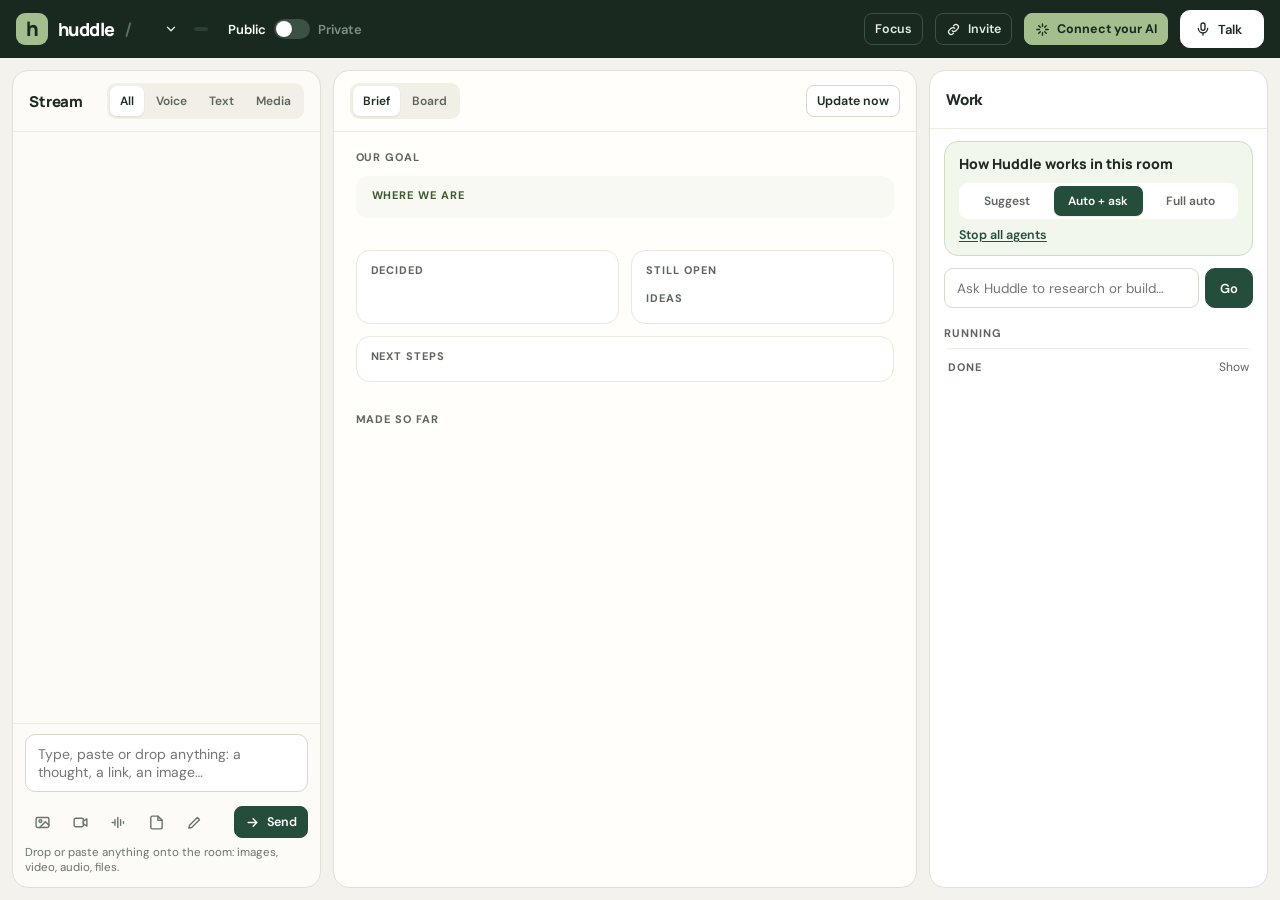
==== web/index.html @ 3992361e "Huddle MCP: connect any AI to a room, both ways /mcp is a Streamable-HTTP MCP server in the gateway." ====
<!doctype html>
<html lang="en">
<head>
  <meta charset="utf-8" />
  <meta name="viewport" content="width=device-width, initial-scale=1, viewport-fit=cover" />
  <title>Huddle</title>
  <link rel="preconnect" href="https://fonts.googleapis.com" />
  <link rel="preconnect" href="https://fonts.gstatic.com" crossorigin />
  <link href="https://fonts.googleapis.com/css2?family=DM+Sans:opsz,wght@9..40,400;9..40,500;9..40,600;9..40,700&family=Manrope:wght@600;700;800&family=JetBrains+Mono:wght@400;500&display=swap" rel="stylesheet" />
  <link rel="icon" href="data:," />
  <link rel="stylesheet" href="./style.css" />
</head>
<body>
<div class="app">

  <!-- ===== Top bar ===== -->
  <header class="top">
    <div class="brand">
      <span class="mark" aria-hidden="true">h</span>
      <span class="word donly">huddle</span>
      <span class="slash donly">/</span>
      <span class="roomwrap">
        <button class="roomname-btn" id="roomNameBtn" title="Click to rename this huddle" aria-label="Rename this huddle"><span class="rname" id="roomName"></span></button>
        <input id="roomNameInput" class="rname-input" maxlength="60" autocomplete="off" aria-label="Huddle name" hidden />
        <button class="roombtn" id="roomBtn" aria-expanded="false" aria-label="Switch huddle or start a new one">
          <svg width="14" height="14" viewBox="0 0 24 24" fill="none" stroke="currentColor" stroke-width="2.2" stroke-linecap="round" stroke-linejoin="round" aria-hidden="true"><path d="M6 9l6 6 6-6"/></svg>
        </button>
      </span>
      <span class="code donly" id="roomCode"></span>
    </div>
    <button class="vswitch donly" id="visSwitch" role="switch" aria-checked="false" aria-label="Private huddle" title="Public: anyone with the link can join">
      <span class="vside vpub">Public</span><span class="vtrack" aria-hidden="true"><span class="vknob"></span></span><span class="vside vpriv">Private</span>
    </button>
    <button class="btn dk sm donly" id="ghBtn" hidden title="Back this huddle with its own GitHub repository">
      <svg width="15" height="15" viewBox="0 0 24 24" fill="currentColor" aria-hidden="true"><path d="M12 .5a11.5 11.5 0 0 0-3.64 22.41c.58.1.79-.25.79-.56v-2c-3.2.7-3.88-1.37-3.88-1.37-.52-1.33-1.28-1.69-1.28-1.69-1.05-.71.08-.7.08-.7 1.16.08 1.77 1.19 1.77 1.19 1.03 1.77 2.7 1.26 3.36.96.1-.75.4-1.26.73-1.55-2.55-.29-5.24-1.28-5.24-5.69 0-1.26.45-2.29 1.19-3.1-.12-.29-.52-1.46.11-3.05 0 0 .97-.31 3.17 1.18a11 11 0 0 1 5.77 0c2.2-1.49 3.17-1.18 3.17-1.18.63 1.59.23 2.76.11 3.05.74.81 1.19 1.84 1.19 3.1 0 4.42-2.69 5.39-5.26 5.68.41.36.78 1.06.78 2.14v3.17c0 .31.21.67.8.56A11.5 11.5 0 0 0 12 .5z"/></svg>
      <span id="ghLabel">Sign in with GitHub</span>
    </button>
    <div class="people" id="peers" aria-label="Who is in the room"></div>
    <a class="needpill donly" id="needPill" href="#needs" hidden></a>
    <button class="btn dk sm donly" id="focusBtn" aria-pressed="false" title="Hide the stream and work to focus on the brief">Focus</button>
    <button class="btn dk sm" id="shareBtn" aria-label="Copy invite link">
      <svg width="15" height="15" viewBox="0 0 24 24" fill="none" stroke="currentColor" stroke-width="2" stroke-linecap="round" stroke-linejoin="round" aria-hidden="true"><path d="M10 14a4 4 0 0 0 5.7 0l3-3a4 4 0 0 0-5.7-5.7l-1 1"/><path d="M14 10a4 4 0 0 0-5.7 0l-3 3a4 4 0 0 0 5.7 5.7l1-1"/></svg><span class="donly">Invite</span>
    </button>
    <button class="btn ai sm donly" id="connectBtn">
      <svg width="15" height="15" viewBox="0 0 24 24" fill="none" stroke="currentColor" stroke-width="2.2" stroke-linecap="round" aria-hidden="true"><path d="M12 3v4M12 17v4M3 12h4M17 12h4M6 6l2.5 2.5M15.5 15.5L18 18M6 18l2.5-2.5M15.5 8.5L18 6"/></svg>Connect your AI
    </button>
    <button class="btn dk sm donly" id="forgetBtn" hidden title="Erase what you said in the last 2 minutes">Forget last 2 min</button>
    <button class="btn talk donly" id="micBtn" aria-pressed="false">
      <svg width="16" height="16" viewBox="0 0 24 24" fill="none" stroke="currentColor" stroke-width="2" stroke-linecap="round" stroke-linejoin="round" aria-hidden="true"><rect x="9" y="3" width="6" height="11" rx="3"/><path d="M5 11a7 7 0 0 0 14 0M12 18v3"/></svg>
      <span id="micLabel">Talk</span>
      <span class="meter" aria-hidden="true"><span id="meterFill"></span></span>
    </button>
  </header>

  <!-- ===== Three zones ===== -->
  <main class="cols" id="cols">

    <!-- STREAM -->
    <section class="col c-stream" id="stream" aria-label="Stream">
      <button class="rail" id="streamRail" hidden aria-label="Show the stream"><span class="cnt" id="streamRailCount">0</span><span class="vl">Stream</span></button>
      <div class="colbody" id="streamBody">
        <div class="colhead">
          <h2>Stream</h2>
          <div class="seg" role="group" aria-label="Filter the stream" id="filters" style="margin-left:auto">
            <button class="on" data-filter="all">All</button>
            <button data-filter="voice">Voice</button>
            <button data-filter="text">Text</button>
            <button data-filter="media">Media</button>
          </div>
        </div>
        <div class="scroll" id="events"></div>
        <div class="comp donly">
          <label for="noteInput" class="sr">Share something</label>
          <textarea id="noteInput" rows="2" placeholder="Type, paste or drop anything: a thought, a link, an image…"></textarea>
          <div class="crow">
            <label class="ico" title="Add a photo or screenshot" aria-label="Add a photo or screenshot">
              <svg width="17" height="17" viewBox="0 0 24 24" fill="none" stroke="currentColor" stroke-width="2" stroke-linecap="round" stroke-linejoin="round" aria-hidden="true"><rect x="3" y="5" width="18" height="14" rx="2"/><circle cx="9" cy="10" r="2"/><path d="M21 16l-5-5-8 8"/></svg>
              <input type="file" accept="image/*" hidden class="pick" data-kind="image" multiple />
            </label>
            <label class="ico" title="Add a video" aria-label="Add a video">
              <svg width="17" height="17" viewBox="0 0 24 24" fill="none" stroke="currentColor" stroke-width="2" stroke-linecap="round" stroke-linejoin="round" aria-hidden="true"><rect x="3" y="6" width="13" height="12" rx="2"/><path d="M16 10l5-3v10l-5-3z"/></svg>
              <input type="file" accept="video/*" hidden class="pick" data-kind="video" />
            </label>
            <button class="ico" id="voiceNoteBtn" title="Record a voice note" aria-label="Record a voice note">
              <svg width="17" height="17" viewBox="0 0 24 24" fill="none" stroke="currentColor" stroke-width="2" stroke-linecap="round" stroke-linejoin="round" aria-hidden="true"><path d="M3 12h2M7 8v8M11 5v14M15 8v8M19 11v2"/></svg>
            </button>
            <label class="ico" title="Add a file (PDF, text, slides…)" aria-label="Add a file">
              <svg width="17" height="17" viewBox="0 0 24 24" fill="none" stroke="currentColor" stroke-width="2" stroke-linecap="round" stroke-linejoin="round" aria-hidden="true"><path d="M14 3H6a2 2 0 0 0-2 2v14a2 2 0 0 0 2 2h12a2 2 0 0 0 2-2V9z"/><path d="M14 3v6h6"/></svg>
              <input type="file" hidden class="pick" data-kind="file" multiple />
            </label>
            <button class="ico" id="sketchBtn" title="Sketch on the board" aria-label="Sketch on the board">
              <svg width="17" height="17" viewBox="0 0 24 24" fill="none" stroke="currentColor" stroke-width="2" stroke-linecap="round" stroke-linejoin="round" aria-hidden="true"><path d="M4 20l4-1 11-11-3-3L5 16z"/></svg>
            </button>
            <span class="muted small" id="sendStatus"></span>
            <span class="grow"></span>
            <button class="btn pri sm" id="sendBtn">
              <svg width="15" height="15" viewBox="0 0 24 24" fill="none" stroke="currentColor" stroke-width="2.2" stroke-linecap="round" stroke-linejoin="round" aria-hidden="true"><path d="M5 12h14M13 6l6 6-6 6"/></svg>Send
            </button>
          </div>
          <p class="dropnote">Drop or paste anything onto the room: images, video, audio, files.</p>
        </div>
      </div>
    </section>

    <!-- BRIEF + BOARD -->
    <section class="col c-brief" id="center" aria-label="Brief and Board">
      <div class="colhead">
        <div class="seg donly" role="tablist" aria-label="Brief or Board" id="centerTabs">
          <button class="on" data-view="brief" role="tab">Brief</button>
          <button data-view="board" role="tab">Board</button>
        </div>
        <h2 class="monly" id="centerTitle">Brief</h2>
        <span class="muted small" id="brainMeta" style="margin-left:auto"></span>
        <button class="btn sm" id="synthBtn">Update now</button>
      </div>

      <div class="scroll brief" id="briefView">
        <div class="tbar" id="threadBar" hidden>
          <svg width="15" height="15" viewBox="0 0 24 24" fill="none" stroke="currentColor" stroke-width="2" stroke-linecap="round" aria-hidden="true"><path d="M4 12h6M14 12h6M10 12a2 2 0 1 0 4 0 2 2 0 1 0-4 0"/></svg>
          <span class="grow" id="threadLabel"></span>
          <button class="link" id="clearThread">Clear</button>
        </div>
        <p class="eyebrow">Our goal</p>
        <h1 class="goal" id="bGoal"></h1>
        <div class="nowbox" id="nowBox"><span class="nowlab">Where we are</span><p class="nowtext" id="bSummary"></p></div>
        <div class="chgs" id="bChanged"></div>
        <div class="bgrid">
          <div class="box">
            <h3>Decided <span id="nDec"></span></h3>
            <div id="bDecisions"></div>
          </div>
          <div class="box">
            <h3>Still open <span id="nQ"></span></h3>
            <div id="bQuestions"></div>
            <h3 style="margin-top:14px">Ideas <span id="nIdeas"></span></h3>
            <div id="bIdeas"></div>
          </div>
          <div class="box span2">
            <h3>Next steps</h3>
            <div id="bNext"></div>
          </div>
          <div class="span2">
            <p class="secl">Made so far <span class="n" id="nMade"></span></p>
            <div class="gal" id="made"></div>
          </div>
        </div>
      </div>

      <div class="bwrap" id="boardView" hidden>
        <div class="bsurf" id="bsurf" aria-label="Board: an endless shared workspace. Drag the background to move around.">
          <div class="blayer" id="blayer"><svg class="ink" id="ink" aria-hidden="true"></svg></div>
        </div>
        <div class="btool">
          <button class="btn pri sm" id="addBtn" aria-expanded="false">
            <svg width="14" height="14" viewBox="0 0 24 24" fill="none" stroke="currentColor" stroke-width="2.4" stroke-linecap="round" aria-hidden="true"><path d="M12 5v14M5 12h14"/></svg>Add anything
          </button>
          <div class="penbar" id="penBar" hidden>
            <button class="swatch on" data-color="#1E2A22" style="--c:#1E2A22" aria-label="Dark pen"></button>
            <button class="swatch" data-color="#1D4ED8" style="--c:#1D4ED8" aria-label="Blue pen"></button>
            <button class="swatch" data-color="#B42318" style="--c:#B42318" aria-label="Red pen"></button>
            <button class="swatch" data-color="#1F6B45" style="--c:#1F6B45" aria-label="Green pen"></button>
            <button class="btn pri sm" id="penDone">Done</button>
            <button class="btn ghost sm" id="penCancel">Cancel</button>
          </div>
        </div>
        <div class="addmenu" id="addMenu" hidden>
          <button class="opt" data-add="note">Note</button>
          <button class="opt" data-add="sketch">Sketch</button>
          <button class="opt" data-add="image">Photo</button>
          <button class="opt" data-add="video">Video</button>
          <button class="opt" data-add="voice">Voice note</button>
          <button class="opt" data-add="file">File</button>
        </div>
        <div class="bzoom">
          <button class="ico" id="zoomOut" aria-label="Zoom out"><svg width="14" height="14" viewBox="0 0 24 24" fill="none" stroke="currentColor" stroke-width="2.4" stroke-linecap="round" aria-hidden="true"><path d="M5 12h14"/></svg></button>
          <span id="zoomLabel">100%</span>
          <button class="ico" id="zoomIn" aria-label="Zoom in"><svg width="14" height="14" viewBox="0 0 24 24" fill="none" stroke="currentColor" stroke-width="2.4" stroke-linecap="round" aria-hidden="true"><path d="M12 5v14M5 12h14"/></svg></button>
          <button class="btn ghost sm" id="zoomFit">Fit</button>
        </div>
        <p class="bhint donly" id="bHint">Drag cards to arrange · drag the background to move · everyone sees changes live</p>
      </div>
    </section>

    <!-- WORK -->
    <section class="col c-work" id="work" aria-label="Work">
      <button class="rail" id="workRail" hidden aria-label="Show agent work"><span class="cnt amber" id="workRailNeeds" hidden></span><span class="cnt" id="workRailCount">0</span><span class="vl">Work</span></button>
      <div class="colbody" id="workBody">
        <div class="colhead"><h2>Work</h2><span class="muted small" id="workSub"></span></div>
        <div class="scroll" id="workScroll">
          <div class="modecard">
            <h3>How Huddle works in this room</h3>
            <div class="seg" role="group" aria-label="How much agents do on their own" id="modeSeg">
              <button data-mode="suggest">Suggest</button>
              <button data-mode="auto" class="on">Auto + ask</button>
              <button data-mode="full">Full auto</button>
            </div>
            <p id="modeDesc"></p>
            <div class="crow" style="margin-top:6px"><button class="link" id="stopAll">Stop all agents</button><span class="grow"></span><button class="link monly" id="connectBtn2">Connect your AI</button></div>
          </div>
          <div class="askrow">
            <label for="jobPrompt" class="sr">Ask Huddle</label>
            <input id="jobPrompt" class="inp" placeholder="Ask Huddle to research or build…" />
            <button class="btn pri" id="askBtn">Go</button>
          </div>
          <div id="needsWrap" hidden><p class="secl amber" id="needs">Needs the room <span class="n" id="nNeeds"></span></p><div id="gates"></div></div>
          <div id="suggWrap" hidden><p class="secl">Huddle suggests</p><div id="sugg"></div></div>
          <p class="secl">Running <span class="n" id="nRun"></span></p>
          <div id="running"></div>
          <button class="drow" id="doneToggle" aria-expanded="false"><span class="secl" style="margin:0">Done <span class="n" id="nDone"></span></span><span class="grow"></span><span class="muted small" id="doneToggleLabel">Show</span></button>
          <div id="done" hidden></div>
        </div>
      </div>
    </section>
  </main>

  <!-- ===== Phone: capture bar + tabs ===== -->
  <div class="mcap">
    <button class="plus" id="plusBtn" aria-label="Share a photo, link, note or sketch">
      <svg width="20" height="20" viewBox="0 0 24 24" fill="none" stroke="currentColor" stroke-width="2.4" stroke-linecap="round" aria-hidden="true"><path d="M12 5v14M5 12h14"/></svg>
    </button>
    <label for="mNote" class="sr">Say or share anything</label>
    <input id="mNote" class="inp" placeholder="Say or share anything…" enterkeyhint="send" />
    <button class="bigmic" id="mMicBtn" aria-pressed="false" aria-label="Turn on your mic">
      <svg width="22" height="22" viewBox="0 0 24 24" fill="none" stroke="currentColor" stroke-width="2" stroke-linecap="round" stroke-linejoin="round" aria-hidden="true"><rect x="9" y="3" width="6" height="11" rx="3"/><path d="M5 11a7 7 0 0 0 14 0M12 18v3"/></svg>
    </button>
  </div>
  <nav class="mnav" id="mobileTabs" aria-label="Room sections">
    <button data-tab="stream">Stream</button>
    <button data-tab="brief" class="on">Brief</button>
    <button data-tab="board">Board</button>
    <button data-tab="work">Work<span class="badge" id="mBadge" hidden></span></button>
  </nav>
</div>

<!-- ===== Overlays ===== -->
<div class="rmenu" id="roomMenu" role="menu" aria-label="Your huddles" hidden>
  <p class="lbl">Your huddles</p>
  <div id="roomList"></div>
  <button class="ritem new" id="newRoomBtn" role="menuitem"><span class="rdot" aria-hidden="true">+</span><span class="grow">Start a new huddle<small>Get a link to share in seconds</small></span></button>
  <div class="monly" style="padding:8px 10px 4px">
    <button class="vswitch light" id="visSwitch2" role="switch" aria-checked="false" aria-label="Private huddle"><span class="vside vpub">Public</span><span class="vtrack" aria-hidden="true"><span class="vknob"></span></span><span class="vside vpriv">Private</span></button>
  </div>
</div>

<div class="ov" id="join" hidden>
  <div class="sheet" role="dialog" aria-label="Join this huddle" style="padding:32px">
    <span class="mark" aria-hidden="true" style="margin-bottom:14px">h</span>
    <p class="muted" style="margin:0 0 6px">You’re invited to</p>
    <h2 id="joinRoom"></h2>
    <p class="muted" id="joinWho" style="font-size:14px;margin:0"></p>
    <div class="goalbox" id="joinGoalBox"><span class="kb">Our goal</span><b id="joinGoal"></b></div>
    <div class="jctx" id="joinLines"></div>
    <div class="joinbox">
      <label class="jlab" for="joinName">What’s your name?</label>
      <div class="jrow2">
        <input id="joinName" class="inp" placeholder="Your name" autocomplete="name" />
        <button class="btn jbtn" id="joinBtn">Join the huddle
          <svg width="15" height="15" viewBox="0 0 24 24" fill="none" stroke="currentColor" stroke-width="2.2" stroke-linecap="round" stroke-linejoin="round" aria-hidden="true"><path d="M5 12h14M13 6l6 6-6 6"/></svg>
        </button>
      </div>
      <p class="jnote">Huddle only hears you when your mic is on.</p>
    </div>
  </div>
</div>

<div class="ov" id="newRoom" hidden>
  <div class="sheet" role="dialog" aria-label="Start a new huddle">
    <div class="sheet-head"><h2>Start a new huddle</h2><button class="btn ghost sm" data-close="newRoom">Cancel</button></div>
    <p class="muted" style="font-size:14px;margin:0">You’ll get one link. Anyone you send it to can join from a laptop or phone.</p>
    <label class="lab" for="newName">Name</label>
    <input id="newName" class="inp" placeholder="e.g. Hackathon team, Q4 launch, Garden plan" />
    <p class="lab">Who can join</p>
    <button class="vswitch light" id="newVis" role="switch" aria-checked="false" aria-label="Private huddle"><span class="vside vpub">Public</span><span class="vtrack" aria-hidden="true"><span class="vknob"></span></span><span class="vside vpriv">Private</span></button>
    <p class="muted small" style="margin:4px 0 0">Public: anyone with the link can join.</p>
    <div class="crow" style="margin-top:18px"><button class="btn pri" id="createRoom">Start huddle and copy link</button></div>
  </div>
</div>

<div class="ov" id="upgrade" hidden>
  <div class="sheet" role="dialog" aria-label="Get a private space" style="padding:30px;max-width:460px">
    <div class="upmark" aria-hidden="true"><svg width="22" height="22" viewBox="0 0 24 24" fill="none" stroke="currentColor" stroke-width="2" stroke-linecap="round" stroke-linejoin="round"><rect x="5" y="11" width="14" height="10" rx="2"/><path d="M8 11V7a4 4 0 0 1 8 0v4"/></svg></div>
    <h2>Get a private space to host your huddle</h2>
    <div id="upEmail" hidden>
      <p class="price">$10<span> / month</span></p>
      <ul class="uplist">
        <li><svg width="16" height="16" viewBox="0 0 24 24" fill="none" stroke="currentColor" stroke-width="2.4" stroke-linecap="round" stroke-linejoin="round" aria-hidden="true"><path d="M5 12l5 5L20 7"/></svg>Unlimited private huddles</li>
        <li><svg width="16" height="16" viewBox="0 0 24 24" fill="none" stroke="currentColor" stroke-width="2.4" stroke-linecap="round" stroke-linejoin="round" aria-hidden="true"><path d="M5 12l5 5L20 7"/></svg>Only people you let in can join</li>
        <li><svg width="16" height="16" viewBox="0 0 24 24" fill="none" stroke="currentColor" stroke-width="2.4" stroke-linecap="round" stroke-linejoin="round" aria-hidden="true"><path d="M5 12l5 5L20 7"/></svg>Approve who’s waiting in one tap</li>
        <li><svg width="16" height="16" viewBox="0 0 24 24" fill="none" stroke="currentColor" stroke-width="2.4" stroke-linecap="round" stroke-linejoin="round" aria-hidden="true"><path d="M5 12l5 5L20 7"/></svg>Keep your huddles and boards as long as you like</li>
      </ul>
      <p class="muted" style="font-size:14px;margin:12px 0 0">Coming soon. Leave your email and we’ll let you know when it’s ready.</p>
      <label class="lab" for="upEmailInput">Your email</label>
      <div class="askrow" style="margin:0"><input id="upEmailInput" class="inp" type="email" placeholder="you@example.com" autocomplete="email" /><button class="btn pri" id="upNotify">Notify me</button></div>
      <div class="crow" style="margin-top:10px"><button class="btn ghost sm" data-close="upgrade">Keep it public</button></div>
    </div>
    <div id="upDone" hidden>
      <p style="font-size:15px;margin:10px 0 0"><b>Coming soon.</b> We’ll email <span id="upDoneEmail"></span> when private spaces are ready. Your huddle stays public for now.</p>
      <div class="crow" style="margin-top:18px"><button class="btn pri" data-close="upgrade">Got it</button></div>
    </div>
  </div>
</div>

<div class="ov" id="shareSheet" hidden>
  <div class="sheet" role="dialog" aria-label="Share into the room">
    <div class="sheet-head"><h2>Share into the room</h2><button class="btn ghost sm" data-close="shareSheet">Close</button></div>
    <p class="muted" style="font-size:13.5px;margin:0">It lands in the stream and on the board. Huddle reads, watches or listens to it and folds it into the brief.</p>
    <div class="sharegrid">
      <label class="share"><span class="si" aria-hidden="true"><svg width="20" height="20" viewBox="0 0 24 24" fill="none" stroke="currentColor" stroke-width="2" stroke-linecap="round" stroke-linejoin="round"><path d="M4 8h3l2-3h6l2 3h3v11H4z"/><circle cx="12" cy="13" r="3.5"/></svg></span>Camera<input type="file" accept="image/*" capture="environment" hidden class="pick" data-kind="image" /></label>
      <label class="share"><span class="si" aria-hidden="true"><svg width="20" height="20" viewBox="0 0 24 24" fill="none" stroke="currentColor" stroke-width="2" stroke-linecap="round" stroke-linejoin="round"><rect x="3" y="5" width="18" height="14" rx="2"/><circle cx="9" cy="10" r="2"/><path d="M21 16l-5-5-8 8"/></svg></span>Photo<input type="file" accept="image/*" hidden class="pick" data-kind="image" /></label>
      <label class="share"><span class="si" aria-hidden="true"><svg width="20" height="20" viewBox="0 0 24 24" fill="none" stroke="currentColor" stroke-width="2" stroke-linecap="round" stroke-linejoin="round"><rect x="3" y="6" width="13" height="12" rx="2"/><path d="M16 10l5-3v10l-5-3z"/></svg></span>Video<input type="file" accept="video/*" hidden class="pick" data-kind="video" /></label>
      <button class="share" data-share="voice"><span class="si" aria-hidden="true"><svg width="20" height="20" viewBox="0 0 24 24" fill="none" stroke="currentColor" stroke-width="2" stroke-linecap="round" stroke-linejoin="round"><path d="M3 12h2M7 8v8M11 5v14M15 8v8M19 11v2"/></svg></span>Voice note</button>
      <label class="share"><span class="si" aria-hidden="true"><svg width="20" height="20" viewBox="0 0 24 24" fill="none" stroke="currentColor" stroke-width="2" stroke-linecap="round" stroke-linejoin="round"><path d="M14 3H6a2 2 0 0 0-2 2v14a2 2 0 0 0 2 2h12a2 2 0 0 0 2-2V9z"/><path d="M14 3v6h6"/></svg></span>File<input type="file" hidden class="pick" data-kind="file" /></label>
      <button class="share" data-share="link"><span class="si" aria-hidden="true"><svg width="20" height="20" viewBox="0 0 24 24" fill="none" stroke="currentColor" stroke-width="2" stroke-linecap="round" stroke-linejoin="round"><path d="M10 14a4 4 0 0 0 5.7 0l3-3a4 4 0 0 0-5.7-5.7l-1 1"/><path d="M14 10a4 4 0 0 0-5.7 0l-3 3a4 4 0 0 0 5.7 5.7l1-1"/></svg></span>Link</button>
      <button class="share" data-share="note"><span class="si" aria-hidden="true"><svg width="20" height="20" viewBox="0 0 24 24" fill="none" stroke="currentColor" stroke-width="2" stroke-linecap="round" stroke-linejoin="round"><path d="M5 4h14v16H5z"/><path d="M9 9h6M9 13h6"/></svg></span>Note</button>
      <button class="share" data-share="sketch"><span class="si" aria-hidden="true"><svg width="20" height="20" viewBox="0 0 24 24" fill="none" stroke="currentColor" stroke-width="2" stroke-linecap="round" stroke-linejoin="round"><path d="M4 20l4-1 11-11-3-3L5 16z"/></svg></span>Sketch</button>
    </div>
  </div>
</div>

<div class="ov" id="viewer" hidden>
  <div class="sheet wide">
    <div class="sheet-head">
      <div style="flex:1;min-width:0"><span class="kb" id="vKind"></span><h2 id="vTitle" style="margin-top:6px"></h2></div>
      <button class="btn ghost sm" id="vPin">Put on the board</button>
      <button class="btn ghost sm" id="vOpen" hidden>Open in new tab</button>
      <button class="btn ghost sm" id="vClose">Close</button>
    </div>
    <div id="vBody"></div>
    <div class="askrow" id="vFeedback" style="margin-top:18px">
      <label for="vFeedbackInput" class="sr">Feedback for the agent</label>
      <input id="vFeedbackInput" class="inp" placeholder="Redo with… e.g. “compare three tools side by side”" />
      <button class="btn pri" id="vRevise">Make next version</button>
    </div>
  </div>
</div>

<div class="ov" id="gh" hidden>
  <div class="sheet wide">
    <div class="sheet-head"><h2>GitHub</h2><button class="btn ghost sm" data-close="gh">Close</button></div>
    <div id="ghBody"></div>
  </div>
</div>

<div class="ov" id="connect" hidden>
  <div class="sheet wide">
    <div class="sheet-head"><h2>Bring your own AI into the room</h2><button class="btn ghost sm" data-close="connect">Close</button></div>
    <div class="mcpcard">
      <div class="crow"><b>Huddle MCP</b><span class="grow"></span><span class="muted small">recommended</span></div>
      <p class="small" style="margin:4px 0 8px">Join this huddle from your own AI. Read the living brief and the stream, post findings, start research or builds, and follow agent work as it runs. Works with Claude Code, Claude Desktop and claude.ai, Cursor, and any MCP client.</p>
      <pre id="mcpUrl"></pre>
      <p class="lab">Claude Code</p>
      <pre id="mcpCmd"></pre>
      <div class="crow small" style="margin-top:8px;gap:14px">
        <label class="crow"><input type="checkbox" id="mcpWork" checked> Can start work</label>
        <label class="crow"><input type="checkbox" id="mcpAnswer"> Can answer the room’s questions</label>
        <span class="grow"></span><button class="btn pri sm" id="mcpMake">Make my link</button>
      </div>
      <p class="hint" id="mcpNote">This link reads and posts in this public huddle; anyone with it can. “Make my link” gives you a personal link you can revoke, with the permissions you tick. Keys are never sent through it: Huddle asks for those in Agent work.</p>
      <div id="mcpMine"></div>
    </div>
    <p class="lab" style="margin-top:16px">Or paste a prompt</p>
    <p class="muted" style="font-size:14px;margin:0">Your Claude, Gemini or Codex reads the room’s brief before it works, and posts what it finds back here. Everyone sees it.</p>
    <p class="lab">Paste this into your AI</p>
    <pre id="aiPrompt"></pre>
    <div class="crow" style="margin-top:10px"><button class="btn pri" id="copyPrompt">Copy prompt</button></div>
    <details style="margin-top:16px"><summary class="lab" style="display:inline;cursor:pointer">Developer commands</summary>
      <p class="muted small">Read the team’s living brief:</p><pre id="curlGet"></pre>
      <p class="muted small">Post a finding back into the room:</p><pre id="curlPost"></pre>
    </details>
  </div>
</div>

<div class="recbar" id="recBar" role="status" hidden>
  <span class="recdot" aria-hidden="true"></span><b>Recording voice note</b><span class="mono" id="recTime">0:00</span>
  <button class="btn pri sm" id="recStop">Stop and share</button><button class="btn ghost sm" id="recCancel">Cancel</button>
</div>
<div class="toast" id="toast" role="status" hidden></div>

<script type="module" src="./app.js"></script>
</body>
</html>
---- web/style.css ----
/* Huddle v4: Stream · Brief/Board · Work. Palette: deep green #19291F, green #244D3C, sage #A4BE8D, paper #F3F2EC. */
:root {
  --deep: #19291F; --green: #244D3C; --sage: #A4BE8D; --sage-2: #8CA777;
  --paper: #F3F2EC; --panel: #FFFFFF; --panel-2: #FCFBF8; --brief: #FFFEFA;
  --ink: #1E2A22; --ink-2: #5C665E; --ink-3: #6B746D; --line: #E2E0D6; --line-2: #EEECE4;
  --soft: #EAF1DF; --soft-2: #F2F7EC; --chip: #F1EFE6;
  --amber-bg: #FEF3C7; --amber-ink: #92400E; --amber-line: #E9B65A;
}
* { box-sizing: border-box; }
html, body { margin: 0; height: 100%; }
body { font-family: "DM Sans", system-ui, sans-serif; color: var(--ink); background: var(--paper); -webkit-font-smoothing: antialiased; }
button, input, select, textarea { font: inherit; color: inherit; }
a { color: var(--green); }
[hidden] { display: none !important; }
.sr { position: absolute; left: -9999px; }
.muted { color: var(--ink-2); }
.small { font-size: 12px; }
.grow { flex: 1; }
button:focus-visible, a:focus-visible, input:focus-visible, textarea:focus-visible, select:focus-visible, label:focus-within { outline: 2px solid var(--sage-2); outline-offset: 2px; }

.app { height: 100vh; height: 100dvh; display: flex; flex-direction: column; }

/* ---------- top bar ---------- */
.top { display: flex; align-items: center; gap: 12px; padding: 10px 16px; background: var(--deep); color: #F3F2EC; flex-wrap: wrap; }
.brand { display: flex; align-items: center; gap: 10px; min-width: 0; }
.mark { width: 32px; height: 32px; border-radius: 9px; background: var(--sage); color: var(--deep); font-family: Manrope, sans-serif; font-weight: 800; font-size: 20px; display: grid; place-items: center; line-height: 1; flex: none; }
.word { font-family: Manrope, sans-serif; font-weight: 800; font-size: 18px; letter-spacing: -0.03em; color: #fff; }
.slash { color: #5E7262; font-weight: 600; }
.roombtn { display: inline-flex; align-items: center; gap: 6px; background: none; border: 0; border-radius: 8px; padding: 6px 8px; color: #E7ECE2; cursor: pointer; min-height: 36px; max-width: 260px; }
.roombtn:hover { background: #22362A; }
.roomwrap { display: inline-flex; align-items: center; min-width: 0; }
.roomname-btn { background: none; border: 0; border-radius: 8px; padding: 6px 8px; color: #E7ECE2; cursor: text; min-height: 36px; max-width: 240px; display: inline-flex; }
.roomname-btn:hover { background: #22362A; }
.roomname-btn:hover .rname { text-decoration: underline dashed #7E9283; text-underline-offset: 4px; }
.rname-input { background: #22362A; color: #fff; border: 1.5px solid var(--sage); border-radius: 8px; padding: 0 10px; min-height: 34px; width: 240px; max-width: 46vw; font-size: 14px; font-weight: 700; }
.rname-input:focus { outline: none; box-shadow: 0 0 0 3px rgba(164,190,141,.35); }
.roombtn { padding: 6px; }
.rname { font-weight: 700; font-size: 14px; overflow: hidden; text-overflow: ellipsis; white-space: nowrap; }
.code { font-family: "JetBrains Mono", monospace; font-size: 11px; background: #2B3F32; padding: 2px 7px; border-radius: 6px; color: #C9D8BB; }
.people { display: flex; align-items: center; gap: 2px; margin-left: auto; }
.pav { position: relative; width: 30px; height: 30px; border-radius: 50%; color: #fff; font-weight: 700; font-size: 12px; display: grid; place-items: center; border: 2px solid var(--deep); }
.pav.mic::after { content: ""; position: absolute; right: -2px; bottom: -2px; width: 11px; height: 11px; border-radius: 50%; background: #5FCB8A; border: 2px solid var(--deep); }
.needpill { display: inline-flex; align-items: center; gap: 6px; background: var(--amber-bg); color: #7A3410; border-radius: 999px; padding: 6px 12px; font-size: 12.5px; font-weight: 700; text-decoration: none; }

.vswitch { display: inline-flex; align-items: center; gap: 8px; background: none; border: 0; color: #D7E4CC; font-size: 13px; font-weight: 600; cursor: pointer; padding: 6px 8px; border-radius: 8px; min-height: 36px; }
.vswitch:hover { background: #22362A; }
.vside { color: #7E9283; }
.vswitch .vpub, .vswitch.on .vpriv { color: #fff; }
.vswitch.on .vpub { color: #7E9283; }
.vtrack { width: 36px; height: 20px; border-radius: 999px; background: #3A5143; position: relative; transition: background .2s; flex: none; }
.vknob { position: absolute; top: 2px; left: 2px; width: 16px; height: 16px; border-radius: 50%; background: #fff; transition: left .2s; box-shadow: 0 1px 2px rgba(0,0,0,.25); }
.vswitch.on .vtrack { background: var(--sage); }
.vswitch.on .vknob { left: 18px; }
.vswitch.light { color: var(--ink); padding: 6px 0; }
.vswitch.light:hover { background: none; }
.vswitch.light .vtrack { background: #CFCCC0; }
.vswitch.light .vside { color: #8A918B; }
.vswitch.light .vpub, .vswitch.light.on .vpriv { color: var(--ink); }
.vswitch.light.on .vpub { color: #8A918B; }
.vswitch.light.on .vtrack { background: var(--green); }

/* ---------- buttons ---------- */
.btn { font-size: 13px; font-weight: 600; border-radius: 10px; padding: 0 14px; min-height: 38px; border: 1px solid #D9D6CB; background: #fff; color: var(--ink); cursor: pointer; display: inline-flex; align-items: center; justify-content: center; gap: 7px; white-space: nowrap; }
.btn:hover { border-color: var(--sage); }
.btn:disabled { opacity: .5; cursor: default; }
.btn.pri { background: var(--green); color: #fff; border-color: var(--green); }
.btn.pri:hover { background: var(--deep); }
.btn.amber { background: var(--amber-ink); border-color: var(--amber-ink); color: #fff; }
.btn.ghost { background: transparent; border-color: transparent; color: var(--green); }
.btn.ghost:hover { background: #ECEEE4; }
.btn.sm { min-height: 32px; padding: 0 10px; font-size: 12.5px; border-radius: 8px; }
.btn.dk { background: transparent; color: #E7ECE2; border-color: #3A5143; }
.btn.dk:hover { background: #22362A; }
.btn.dk.on { background: #E7ECE2; color: var(--deep); border-color: #E7ECE2; }
.btn.ai { background: var(--sage); color: var(--deep); border-color: var(--sage); font-weight: 700; }
.btn.ai:hover { background: #B8CEA4; }
.btn.talk { background: #fff; color: var(--deep); border-color: #fff; }
.btn.talk.live { background: #5FCB8A; border-color: #5FCB8A; color: #0E2417; }
.meter { width: 0; height: 4px; background: rgba(0,0,0,.15); border-radius: 2px; overflow: hidden; transition: width .2s; }
.btn.talk.live .meter { width: 36px; }
.meter span { display: block; height: 100%; width: 0; background: #0E2417; }
.link { background: none; border: 0; padding: 0; color: var(--green); font-size: 12.5px; font-weight: 600; cursor: pointer; text-decoration: underline; text-underline-offset: 2px; }
.ico { background: none; border: 0; color: #6B746D; cursor: pointer; width: 34px; height: 34px; border-radius: 8px; display: grid; place-items: center; flex: none; }
.ico:hover { background: var(--chip); color: var(--green); }
.inp { font-size: 13.5px; border: 1px solid #D9D6CB; border-radius: 9px; padding: 0 12px; min-height: 40px; background: #fff; color: var(--ink); min-width: 0; flex: 1; }
textarea.inp { padding: 10px 12px; resize: vertical; width: 100%; }
.seg { display: inline-flex; background: var(--chip); border-radius: 9px; padding: 3px; gap: 2px; flex-wrap: wrap; }
.seg button { font-size: 12px; font-weight: 600; border: 0; background: transparent; border-radius: 7px; padding: 6px 10px; cursor: pointer; color: var(--ink-2); min-height: 30px; }
.seg button.on { background: #fff; color: var(--ink); box-shadow: 0 1px 2px rgba(0,0,0,.08); }

/* ---------- columns ---------- */
.cols { flex: 1; min-height: 0; display: flex; gap: 12px; padding: 12px; }
.col { background: var(--panel); border: 1px solid var(--line); border-radius: 16px; display: flex; flex-direction: column; min-height: 0; min-width: 0; }
.colbody { display: flex; flex-direction: column; min-height: 0; flex: 1; }
.c-stream { flex: 1 1 0; background: var(--panel-2); }
.c-brief { flex: 1.9 1 0; background: var(--brief); }
.c-work { flex: 1.1 1 0; }
.col.slim { flex: 0 0 64px; }
.rail { flex: 1; display: flex; flex-direction: column; align-items: center; gap: 10px; padding: 16px 6px; background: none; border: 0; cursor: pointer; color: var(--green); border-radius: 16px; }
.rail:hover { background: var(--soft-2); }
.rail .vl { writing-mode: vertical-rl; transform: rotate(180deg); font-family: Manrope, sans-serif; font-weight: 800; font-size: 14px; }
.rail .cnt { font-size: 11px; font-weight: 700; background: #ECEEE4; border-radius: 999px; padding: 3px 7px; }
.rail .cnt.amber { background: var(--amber-bg); color: #7A3410; }
.colhead { display: flex; align-items: center; gap: 10px; padding: 12px 16px; border-bottom: 1px solid var(--line-2); min-height: 58px; flex-wrap: wrap; }
.colhead h2 { font-family: Manrope, sans-serif; font-size: 15px; font-weight: 800; margin: 0; letter-spacing: -0.01em; }
.scroll { flex: 1; min-height: 0; overflow-y: auto; padding: 12px 14px; }

/* ---------- stream ---------- */
.ev { padding: 9px 10px; border-radius: 10px; margin-bottom: 2px; transition: background .25s, opacity .25s; }
.ev.hl, .ev.flash { background: var(--soft); box-shadow: inset 0 0 0 1.5px var(--sage-2); }
.ev.dim { opacity: .4; }
.ev.fresh { background: #F4F8EE; }
.evh { display: flex; align-items: center; gap: 8px; font-size: 12.5px; }
.av { width: 22px; height: 22px; border-radius: 50%; color: #fff; font-size: 11px; font-weight: 700; display: grid; place-items: center; flex: none; }
.who { font-weight: 700; }
.kind { font-size: 11px; color: var(--ink-2); background: var(--chip); border-radius: 5px; padding: 1px 6px; }
.meta { color: var(--ink-3); font-size: 11px; margin-left: auto; font-family: "JetBrains Mono", monospace; white-space: nowrap; }
.evb { margin: 4px 0 0 30px; font-size: 14px; line-height: 1.5; overflow-wrap: anywhere; }
.ev.speech .evb { color: #5A645C; }
.evb.clamp { display: -webkit-box; -webkit-line-clamp: 4; -webkit-box-orient: vertical; overflow: hidden; }
.evb p { margin: 0 0 6px; }
.raw { white-space: pre-line; font-size: 13px; color: #5A645C; margin: 6px 0 0 30px; border-left: 2px solid var(--line); padding-left: 10px; }
.cardin { margin: 6px 0 0 30px; border: 1px solid #E5E3DA; border-radius: 10px; background: #fff; padding: 10px 12px; }
.cardin img { display: block; width: 100%; max-height: 220px; object-fit: contain; border-radius: 8px; background: #FFFDF6; border: 1px solid #E5E3DA; cursor: zoom-in; }
.saw { font-size: 12.5px; color: #5A645C; line-height: 1.5; margin-top: 6px; }
.saw p { margin: 0 0 4px; }
.evlinks { margin: 4px 0 0 30px; }
.earlier { width: 100%; margin: 2px 0 8px; background: #F4F3ED; border: 1px dashed #D9D6CB; border-radius: 10px; padding: 9px; font-size: 12.5px; font-weight: 600; color: #3C5A2E; cursor: pointer; }
.newmark { font-size: 10px; font-weight: 800; color: #fff; background: #4E7D63; border-radius: 4px; padding: 1px 5px; letter-spacing: .05em; }
.comp { border-top: 1px solid var(--line-2); padding: 10px 12px 12px; }
.comp textarea { width: 100%; border: 1px solid #D9D6CB; border-radius: 10px; padding: 10px 12px; resize: none; background: #fff; min-height: 52px; font-size: 14px; }
.crow { display: flex; gap: 4px; align-items: center; margin-top: 8px; flex-wrap: wrap; }
.dropnote { font-size: 11.5px; color: var(--ink-3); margin: 6px 0 0; }
.empty { font-size: 13px; color: var(--ink-3); padding: 6px 2px; margin: 0; }
body.dragging .c-stream { box-shadow: 0 0 0 3px var(--sage); }

/* ---------- brief ---------- */
.brief { padding: 18px 22px; }
.eyebrow { margin: 0; letter-spacing: .09em; text-transform: uppercase; font-weight: 700; font-size: 11px; color: var(--ink-2); }
.goal { font-family: Manrope, sans-serif; font-size: 25px; font-weight: 800; line-height: 1.25; letter-spacing: -0.025em; margin: 2px 0 12px; max-width: 760px; }
.goal.empty-goal { font-size: 19px; font-weight: 700; color: var(--ink-3); }
.nowbox { max-width: 760px; margin: 0 0 14px; padding: 12px 16px; background: #F7F9F2; border-radius: 12px; }
.nowlab { display: block; font-size: 11px; letter-spacing: .09em; text-transform: uppercase; font-weight: 700; color: #3C5A2E; margin-bottom: 4px; }
.nowtext { margin: 0; font-size: 15px; line-height: 1.6; color: #2E3A31; }
.chgs { display: flex; gap: 6px; flex-wrap: wrap; }
.chg { display: inline-flex; gap: 6px; align-items: center; background: var(--soft); color: var(--green); border-radius: 999px; padding: 4px 11px; font-size: 12.5px; font-weight: 600; }
.tbar { display: flex; align-items: center; gap: 10px; background: var(--soft); border-radius: 10px; padding: 8px 12px; font-size: 13px; color: var(--green); margin-bottom: 14px; flex-wrap: wrap; }
.bgrid { display: grid; grid-template-columns: repeat(2, minmax(0, 1fr)); gap: 12px; margin-top: 18px; }
.box { border: 1px solid #EAE8DF; border-radius: 14px; padding: 12px 14px; background: #fff; }
.box h3 { font-size: 11px; letter-spacing: .09em; text-transform: uppercase; color: var(--ink-2); margin: 0 0 6px; font-weight: 700; display: flex; align-items: center; gap: 8px; }
.box h3 span { font-family: "JetBrains Mono", monospace; letter-spacing: 0; font-weight: 500; }
.span2 { grid-column: 1 / -1; }
.item { display: flex; gap: 6px; align-items: flex-start; border-radius: 9px; padding: 7px 8px; margin: 0 -8px; transition: background .2s; }
.item:hover { background: #F7F6F0; }
.item.sel { background: var(--soft); box-shadow: inset 0 0 0 1.5px var(--sage-2); }
.ibody { flex: 1; min-width: 0; text-align: left; background: none; border: 0; color: inherit; cursor: pointer; padding: 0; }
.itext { font-size: 14px; line-height: 1.45; display: block; }
.refs { display: flex; gap: 4px; flex-wrap: wrap; margin-top: 4px; align-items: center; font-size: 12px; color: var(--ink-2); }
.ref { font-family: "JetBrains Mono", monospace; font-size: 10.5px; background: var(--chip); border-radius: 5px; padding: 1px 5px; color: #3E4A41; }
.tb { font-size: 11px; font-weight: 700; border-radius: 5px; padding: 2px 7px; flex: none; margin-top: 2px; }
.tb.decide, .tb.ask { background: var(--amber-bg); color: var(--amber-ink); }
.tb.build, .tb.prototype { background: #E3ECF7; color: #1E4E8C; }
.tb.research, .tb.todo { background: #EEF3E6; color: #3C5A2E; }
.secl { font-size: 11px; letter-spacing: .09em; text-transform: uppercase; font-weight: 700; color: var(--ink-2); margin: 18px 0 8px; display: flex; align-items: center; gap: 8px; }
.secl.amber { color: var(--amber-ink); }
.secl .n { font-family: "JetBrains Mono", monospace; letter-spacing: 0; font-weight: 500; }
.gal { display: grid; grid-template-columns: repeat(auto-fill, minmax(200px, 1fr)); gap: 10px; }
.made { text-align: left; border: 1px solid #EAE8DF; border-radius: 12px; background: #FBFAF6; padding: 12px; cursor: pointer; color: inherit; display: flex; flex-direction: column; gap: 6px; }
.made:hover { border-color: var(--sage); background: #F7F9F2; }
.made b { font-size: 13.5px; line-height: 1.35; }
.made small { font-size: 12px; color: var(--ink-2); line-height: 1.45; }
.kb { font-size: 10.5px; font-weight: 700; letter-spacing: .06em; text-transform: uppercase; color: #3C5A2E; }
.kb.prototype { color: #6D28D9; }
.made iframe.thumb { width: 100%; height: 110px; border: 1px solid var(--line); border-radius: 8px; pointer-events: none; background: #fff; }

/* ---------- board: one endless shared surface ---------- */
.bwrap { position: relative; flex: 1; min-height: 0; overflow: hidden; border-radius: 0 0 16px 16px; }
.bsurf { position: absolute; inset: 0; background-color: #FBFAF6; background-image: radial-gradient(#C9D2BE 1px, transparent 1px); touch-action: none; cursor: grab; }
.bsurf.panning { cursor: grabbing; }
.bsurf.pen { cursor: crosshair; }
.blayer { position: absolute; left: 0; top: 0; transform-origin: 0 0; }
.ink { position: absolute; left: 0; top: 0; width: 1px; height: 1px; overflow: visible; pointer-events: none; }
.bit { position: absolute; background: #fff; border: 1px solid var(--line); border-radius: 12px; padding: 10px; box-shadow: 0 1px 2px rgba(30,42,34,.05), 0 6px 18px rgba(30,42,34,.06); cursor: grab; user-select: none; touch-action: none; }
.bit.dragging { cursor: grabbing; box-shadow: 0 14px 34px rgba(30,42,34,.18); z-index: 5; }
.bit.note { background: #FBF2C9; border-color: #EADB98; }
.bit.brief { background: var(--soft-2); border-color: #CFDCC3; }
.bit.sketch { background: #FFFDF6; }
.bit b { display: block; font-size: 13.5px; line-height: 1.35; }
.bit small { display: block; font-size: 12px; color: var(--ink-2); line-height: 1.45; margin-top: 4px; }
.bit img { display: block; width: 100%; max-height: 240px; object-fit: contain; border-radius: 8px; background: #FFFDF6; pointer-events: none; }
.bit video, .bit audio { display: block; width: 100%; border-radius: 8px; margin-top: 4px; }
.bit textarea { width: 100%; border: 0; background: transparent; font-size: 14px; line-height: 1.45; resize: none; min-height: 90px; cursor: text; padding: 0; }
.bit textarea:focus { outline: none; }
.bit .x { position: absolute; top: 4px; right: 4px; width: 26px; height: 26px; border-radius: 7px; border: 0; background: transparent; color: var(--ink-3); cursor: pointer; opacity: 0; display: grid; place-items: center; }
.bit:hover .x, .bit:focus-within .x { opacity: 1; }
.bit .x:hover { background: var(--chip); color: var(--ink); }
.bit .who { display: block; font-size: 11px; font-weight: 600; color: var(--ink-3); margin-top: 6px; }
.bit svg.sk { display: block; width: 100%; height: auto; }
.btool { position: absolute; left: 12px; top: 12px; display: flex; gap: 8px; flex-wrap: wrap; align-items: center; z-index: 6; }
.penbar { display: flex; gap: 6px; align-items: center; background: #fff; border: 1px solid var(--line); border-radius: 12px; padding: 4px 6px; }
.swatch { width: 24px; height: 24px; border-radius: 50%; border: 3px solid #fff; background: var(--c); box-shadow: 0 0 0 1px var(--line); cursor: pointer; }
.swatch.on { box-shadow: 0 0 0 2px var(--green); }
.addmenu { position: absolute; left: 12px; top: 56px; z-index: 7; background: #fff; border: 1px solid var(--line); border-radius: 14px; padding: 8px; display: grid; grid-template-columns: repeat(2, minmax(0, 1fr)); gap: 4px; width: 240px; box-shadow: 0 12px 30px rgba(30,42,34,.14); }
.opt { background: none; border: 0; border-radius: 9px; padding: 10px; font-size: 13px; font-weight: 600; color: var(--ink); cursor: pointer; text-align: left; min-height: 42px; }
.opt:hover { background: var(--soft-2); }
.bzoom { position: absolute; right: 12px; bottom: 12px; display: flex; gap: 4px; align-items: center; background: #fff; border: 1px solid var(--line); border-radius: 10px; padding: 3px; z-index: 6; }
.bzoom span { font-family: "JetBrains Mono", monospace; font-size: 11.5px; min-width: 44px; text-align: center; }
.bhint { position: absolute; left: 12px; bottom: 14px; margin: 0; font-size: 12px; color: var(--ink-2); z-index: 6; background: rgba(251,250,246,.9); padding: 4px 8px; border-radius: 8px; }

/* ---------- voice notes, video, files in the stream ---------- */
.evmedia { margin: 6px 0 0 30px; }
.evmedia audio { width: 100%; height: 38px; }
.evmedia video { width: 100%; max-height: 240px; border-radius: 10px; background: #111; display: block; }
.filerow { display: flex; align-items: center; gap: 10px; border: 1px solid #E5E3DA; border-radius: 10px; background: #fff; padding: 10px 12px; font-size: 13.5px; }
.filerow a { font-weight: 600; overflow: hidden; text-overflow: ellipsis; white-space: nowrap; }
.lock { background: none; border: 0; color: #9AA19B; cursor: pointer; width: 30px; height: 30px; border-radius: 8px; display: grid; place-items: center; flex: none; }
.lock:hover { background: var(--chip); color: var(--green); }
.lock.on { color: var(--green); background: var(--soft); }
.recbar { position: fixed; left: 50%; bottom: 22px; transform: translateX(-50%); z-index: 48; display: flex; align-items: center; gap: 10px; background: #fff; border: 1px solid var(--line); border-radius: 14px; padding: 8px 10px 8px 14px; box-shadow: 0 12px 30px rgba(30,42,34,.18); font-size: 13.5px; }
.recdot { width: 10px; height: 10px; border-radius: 50%; background: #C2412D; animation: pulse 1.2s ease-in-out infinite; }
@keyframes pulse { 50% { opacity: .35; } }
.mono { font-family: "JetBrains Mono", monospace; font-size: 12.5px; }

/* ---------- work ---------- */
.modecard { border: 1px solid #CFDCC3; background: var(--soft-2); border-radius: 14px; padding: 12px 14px; }
.modecard h3 { margin: 0; font-family: Manrope, sans-serif; font-size: 14px; font-weight: 800; }
.modecard p { margin: 8px 0 0; font-size: 12.5px; color: #3C5A2E; line-height: 1.45; }
.modecard .seg { background: #fff; margin-top: 10px; width: 100%; }
.modecard .seg button { flex: 1; }
.modecard .seg button.on { background: var(--green); color: #fff; }
.askrow { display: flex; gap: 6px; margin-top: 12px; }
.gate { border: 1.5px solid var(--amber-line); background: #FFF8EA; border-radius: 14px; padding: 12px 14px; margin-bottom: 10px; }
.gate.hl { box-shadow: 0 0 0 3px var(--sage); }
.gq { font-weight: 700; font-size: 14.5px; margin: 8px 0 10px; line-height: 1.4; }
.hint { font-size: 12px; color: #7A4A12; margin: 8px 0 0; }
.gtop { display: flex; gap: 8px; align-items: center; font-size: 12px; color: var(--ink-2); }
.sugg { border: 1px solid #CFDCC3; background: #FBFDF8; border-radius: 14px; padding: 12px 14px; margin-bottom: 10px; font-size: 13.5px; line-height: 1.5; }
.sugg b { display: block; font-size: 14px; }
.jrow { display: flex; gap: 10px; align-items: center; width: 100%; text-align: left; background: #fff; border: 1px solid #E5E3DA; border-radius: 12px; padding: 10px 12px; color: inherit; cursor: pointer; margin-bottom: 8px; }
.jrow:hover { border-color: var(--sage); }
.jrow.hl { box-shadow: inset 0 0 0 1.5px var(--sage-2); background: #F5F9EF; }
.jrow b { font-size: 13.5px; line-height: 1.35; display: block; }
.jrow small { font-size: 12px; color: var(--ink-2); }
.jdet { margin: -4px 0 10px; padding: 0 12px 4px; }
.stages { display: flex; flex-wrap: wrap; gap: 4px; margin-top: 8px; align-items: center; }
.sg { font-size: 11.5px; border-radius: 6px; padding: 3px 7px; border: 1px solid var(--line); color: var(--ink-3); display: inline-flex; align-items: center; gap: 5px; background: #fff; }
.sg.done { background: #EEF3E6; color: #3C5A2E; border-color: #D5E0C7; cursor: pointer; }
.sg.run { background: var(--green); color: #fff; border-color: var(--green); }
.sg.gate { background: var(--amber-bg); color: var(--amber-ink); border-color: var(--amber-line); }
.sg.failed { background: #FDECEA; color: #9B2C1E; border-color: #F3B8B0; }
.sg.paused { background: var(--chip); color: var(--ink-2); border-color: #D9D6CB; }
.drow { display: flex; gap: 10px; align-items: center; width: 100%; text-align: left; background: none; border: 0; border-top: 1px solid var(--line-2); padding: 10px 4px; font-size: 13.5px; cursor: pointer; color: inherit; border-radius: 6px; }
.drow:hover { background: #F7F6F0; }
.dot { width: 8px; height: 8px; border-radius: 50%; background: var(--sage-2); flex: none; }
.dot.failed { background: #C2412D; }
.live-link { font-size: 12.5px; font-weight: 700; color: #1F6B45; }
.proofs { display: flex; flex-wrap: wrap; gap: 4px; margin: -2px 0 8px; padding: 0 12px 0 28px; }
.proof { font-size: 11px; border-radius: 999px; padding: 2px 8px; border: 1px solid var(--line); background: #fff; color: var(--ink-2); text-decoration: none; white-space: nowrap; }
a.proof:hover { border-color: var(--ink-3); }
.proof.anchor { border-color: #C9D7F2; background: #EEF3FC; color: #2A4A86; }
.proof.anchor.live { background: #2A4A86; color: #fff; border-color: #2A4A86; font-weight: 700; }
.proof.daytona { border-color: #D7CFF0; background: #F3F0FC; color: #4B3A8C; }
.proof.arize { border-color: #F2D2C2; background: #FDF1EA; color: #8A3B17; }
.proof.eval.ok { border-color: #D5E0C7; background: #EEF3E6; color: #3C5A2E; }
.proof.eval.low { border-color: #F3B8B0; background: #FDECEA; color: #9B2C1E; }

/* ---------- overlays ---------- */
.ov { position: fixed; inset: 0; background: rgba(25,41,31,.45); display: grid; place-items: center; padding: 16px; z-index: 40; backdrop-filter: blur(3px); }
.sheet { background: #FFFEFA; border-radius: 18px; max-width: 560px; width: 100%; max-height: 88vh; overflow: auto; padding: 24px; box-shadow: 0 24px 70px rgba(20,30,24,.28); }
.sheet.wide { max-width: 760px; }
.sheet h2 { font-family: Manrope, sans-serif; font-weight: 800; font-size: 23px; letter-spacing: -0.02em; margin: 0 0 6px; line-height: 1.2; }
.sheet-head { display: flex; gap: 10px; align-items: flex-start; }
.sheet-head h2 { flex: 1; }
.lab { display: block; font-size: 12.5px; font-weight: 700; margin: 16px 0 6px; }
.sheet input.inp { width: 100%; }
pre { background: var(--chip); border-radius: 10px; padding: 12px; font-family: "JetBrains Mono", monospace; font-size: 12px; line-height: 1.55; white-space: pre-wrap; word-break: break-word; margin: 0; }
.goalbox { background: var(--soft-2); border: 1px solid #CFDCC3; border-radius: 12px; padding: 12px 14px; margin-top: 14px; }
.goalbox b { display: block; font-family: Manrope, sans-serif; font-size: 16px; line-height: 1.35; margin-top: 4px; }
.jctx { margin-top: 14px; border-left: 2px solid #CFDCC3; padding-left: 14px; }
.jline { margin: 0 0 6px; font-size: 13.5px; line-height: 1.45; color: #3E4A41; }
.jk { display: inline-block; min-width: 74px; font-size: 12px; color: var(--ink-3); }
.joinbox { margin-top: 22px; background: var(--deep); border-radius: 14px; padding: 16px; color: #F3F2EC; }
.jlab { display: block; font-family: Manrope, sans-serif; font-weight: 800; font-size: 15px; margin: 0 0 10px; color: #fff; }
.jrow2 { display: flex; gap: 8px; flex-wrap: wrap; }
.jrow2 .inp { flex: 1 1 180px; min-height: 46px; font-size: 15px; border-color: #fff; }
.joinbox .inp:focus { outline: 3px solid var(--sage); outline-offset: 1px; }
.jbtn { min-height: 46px; background: var(--sage); border-color: var(--sage); color: var(--deep); font-weight: 700; font-size: 14px; }
.jbtn:hover { background: #B8CEA4; border-color: #B8CEA4; }
.jnote { margin: 10px 0 0; font-size: 12.5px; color: #C9D8BB; }
.price { margin: 10px 0 0; font-family: Manrope, sans-serif; font-size: 28px; font-weight: 800; letter-spacing: -0.02em; color: var(--deep); }
.price span { font-family: "DM Sans", sans-serif; font-size: 14px; font-weight: 500; color: var(--ink-2); letter-spacing: 0; }
.uplist { list-style: none; margin: 10px 0 0; padding: 0; }
.uplist li { display: flex; gap: 10px; align-items: flex-start; padding: 5px 0; font-size: 14px; line-height: 1.45; }
.uplist li svg { flex: none; margin-top: 2px; color: var(--green); }
.upmark { width: 44px; height: 44px; border-radius: 12px; background: var(--soft); color: var(--green); display: grid; place-items: center; margin-bottom: 14px; }
.rmenu { position: fixed; top: 58px; left: 12px; z-index: 45; background: #fff; border: 1px solid var(--line); border-radius: 14px; padding: 8px; width: 300px; max-width: calc(100% - 24px); box-shadow: 0 16px 40px rgba(25,41,31,.2); }
.rmenu .lbl { font-size: 11px; letter-spacing: .09em; text-transform: uppercase; font-weight: 700; color: var(--ink-2); padding: 6px 10px; margin: 0; }
.ritem { display: flex; align-items: center; gap: 10px; width: 100%; background: none; border: 0; border-radius: 10px; padding: 10px; color: var(--ink); cursor: pointer; text-align: left; min-height: 44px; }
.ritem:hover { background: var(--soft-2); }
.ritem.on { background: var(--soft); }
.ritem small { display: block; font-size: 12px; color: var(--ink-2); }
.rdot { width: 28px; height: 28px; border-radius: 8px; background: var(--sage); color: var(--deep); font-family: Manrope, sans-serif; font-weight: 800; display: grid; place-items: center; flex: none; font-size: 13px; }
.ritem.new .rdot { background: var(--green); color: #fff; }
.sharegrid { display: grid; grid-template-columns: repeat(5, minmax(0, 1fr)); gap: 8px; margin-top: 14px; }
.share { display: flex; flex-direction: column; align-items: center; gap: 8px; background: #fff; border: 1px solid var(--line); border-radius: 14px; padding: 14px 6px; font-size: 12.5px; font-weight: 600; color: var(--ink); cursor: pointer; min-height: 84px; }
.share:hover { border-color: var(--sage); background: #F7F9F2; }
.share .si { width: 38px; height: 38px; border-radius: 12px; background: var(--soft); color: var(--green); display: grid; place-items: center; }
#vBody iframe.proto { width: 100%; height: 60vh; border: 1px solid var(--line); border-radius: 12px; background: #fff; }
.prose { font-size: 14.5px; line-height: 1.6; }
.prose h1, .prose h2, .prose h3 { font-family: Manrope, sans-serif; letter-spacing: -0.01em; }
.prose h1 { font-size: 20px; } .prose h2 { font-size: 17px; } .prose h3 { font-size: 15px; }
.sources { padding-left: 18px; font-size: 13.5px; }
.toast { position: fixed; bottom: 22px; left: 50%; transform: translateX(-50%); background: var(--deep); color: #fff; padding: 11px 16px; border-radius: 11px; font-size: 13.5px; z-index: 50; box-shadow: 0 10px 30px rgba(0,0,0,.2); max-width: calc(100% - 32px); }
.spinner { width: 10px; height: 10px; border: 2px solid currentColor; border-right-color: transparent; border-radius: 50%; animation: spin .9s linear infinite; display: inline-block; }
@keyframes spin { to { transform: rotate(360deg); } }

/* ---------- phone ---------- */
.monly { display: none; }
.mcap { position: fixed; left: 0; right: 0; bottom: 60px; background: var(--brief); border-top: 1px solid var(--line); padding: 8px 10px; display: none; gap: 8px; align-items: center; z-index: 30; }
.mcap .plus { width: 44px; height: 44px; border-radius: 50%; border: 1px solid #D9D6CB; background: #fff; display: grid; place-items: center; color: var(--green); cursor: pointer; flex: none; }
.mcap .bigmic { width: 48px; height: 48px; border-radius: 50%; border: 0; background: var(--green); color: #fff; display: grid; place-items: center; cursor: pointer; flex: none; }
.mcap .bigmic.live { background: #5FCB8A; color: #0E2417; }
.mcap .inp { border-radius: 999px; min-height: 44px; }
.mnav { position: fixed; left: 0; right: 0; bottom: 0; height: 60px; padding-bottom: env(safe-area-inset-bottom); background: var(--deep); display: none; z-index: 30; }
.mnav button { flex: 1; background: none; border: 0; color: #A9B8A4; font-size: 12px; font-weight: 600; display: flex; flex-direction: column; align-items: center; justify-content: center; gap: 3px; cursor: pointer; position: relative; }
.mnav button.on { color: #fff; }
.mnav .badge { position: absolute; top: 7px; left: calc(50% + 14px); background: #F2C46D; color: var(--deep); font-size: 10px; font-weight: 800; border-radius: 999px; padding: 1px 5px; }

@media (max-width: 900px) {
  .donly { display: none !important; }
  .monly { display: block; }
  .top { padding: 10px 12px; gap: 8px; flex-wrap: nowrap; }
  .cols { padding: 8px 8px 128px; gap: 0; }
  .col { flex: 1 1 auto !important; border-radius: 14px; }
  .col:not(.mshow) { display: none; }
  .bgrid { grid-template-columns: minmax(0, 1fr); }
  .mcap, .mnav { display: flex; }
  .toast { bottom: 136px; }
  .goal { font-size: 21px; }
  .brief { padding: 14px 16px; }
  .sharegrid { grid-template-columns: repeat(3, minmax(0, 1fr)); }
  .rmenu { top: 56px; }
  .recbar { bottom: 136px; max-width: calc(100% - 16px); flex-wrap: wrap; }
}

/* ---------- GitHub panel ---------- */
#ghBody .inp { width: 100%; padding: 8px 10px; border: 1px solid var(--line); border-radius: 8px; font: inherit; }
#ghBody .crow .inp { flex: 1; }
.ghfiles { margin-top: 12px; }
.ghfiles .files { max-height: 220px; overflow: auto; margin: 6px 0 0; padding-left: 18px; font-size: 12.5px; font-family: ui-monospace, monospace; }
.ghfiles .warn { color: #9B2C1E; }
.secretform { display: grid; gap: 6px; margin-top: 6px; }
.secretform .crow .inp { flex: 1; }

/* ---------- Huddle MCP ---------- */
.mcpcard { border: 1px solid var(--line); border-radius: 10px; padding: 12px 14px; margin-bottom: 14px; background: #FAFAF6; }
.mcpcard pre { margin: 4px 0; }
.pav.ai { font-size: 10px; letter-spacing: .02em; outline: 2px dashed rgba(255,255,255,.55); outline-offset: -3px; }
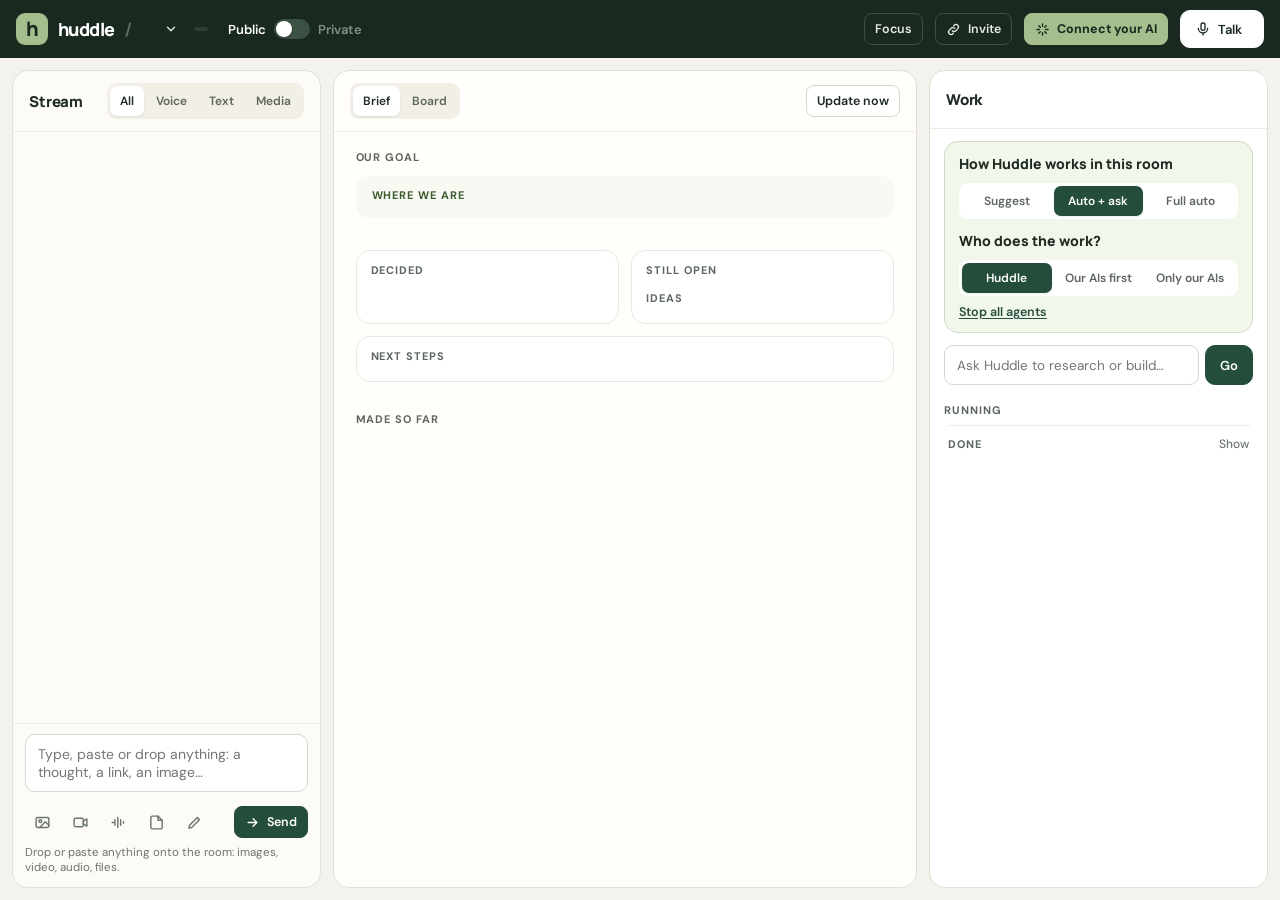
==== commit 5655cc9e: "Let members' own AIs take the room's tasks Connected AIs can now do a room's research, prototype and" ====
--- a/web/index.html
+++ b/web/index.html
@@ -41,6 +41,7 @@
     <button class="btn dk sm" id="shareBtn" aria-label="Copy invite link">
       <svg width="15" height="15" viewBox="0 0 24 24" fill="none" stroke="currentColor" stroke-width="2" stroke-linecap="round" stroke-linejoin="round" aria-hidden="true"><path d="M10 14a4 4 0 0 0 5.7 0l3-3a4 4 0 0 0-5.7-5.7l-1 1"/><path d="M14 10a4 4 0 0 0-5.7 0l-3 3a4 4 0 0 0 5.7 5.7l1-1"/></svg><span class="donly">Invite</span>
     </button>
+    <span class="here donly" id="hereCount" role="status" aria-live="polite" title="People in this huddle right now" hidden></span>
     <button class="btn ai sm donly" id="connectBtn">
       <svg width="15" height="15" viewBox="0 0 24 24" fill="none" stroke="currentColor" stroke-width="2.2" stroke-linecap="round" aria-hidden="true"><path d="M12 3v4M12 17v4M3 12h4M17 12h4M6 6l2.5 2.5M15.5 15.5L18 18M6 18l2.5-2.5M15.5 8.5L18 6"/></svg>Connect your AI
     </button>
@@ -195,6 +196,13 @@
               <button data-mode="full">Full auto</button>
             </div>
             <p id="modeDesc"></p>
+            <h3 style="margin-top:12px">Who does the work?</h3>
+            <div class="seg" role="group" aria-label="Who does the work" id="workBySeg">
+              <button data-workby="huddle" class="on">Huddle</button>
+              <button data-workby="members_first">Our AIs first</button>
+              <button data-workby="members_only">Only our AIs</button>
+            </div>
+            <p id="workByDesc"></p>
             <div class="crow" style="margin-top:6px"><button class="link" id="stopAll">Stop all agents</button><span class="grow"></span><button class="link monly" id="connectBtn2">Connect your AI</button></div>
           </div>
           <div class="askrow">
@@ -344,26 +352,20 @@
 <div class="ov" id="connect" hidden>
   <div class="sheet wide">
     <div class="sheet-head"><h2>Bring your own AI into the room</h2><button class="btn ghost sm" data-close="connect">Close</button></div>
-    <div class="mcpcard">
-      <div class="crow"><b>Huddle MCP</b><span class="grow"></span><span class="muted small">recommended</span></div>
-      <p class="small" style="margin:4px 0 8px">Join this huddle from your own AI. Read the living brief and the stream, post findings, start research or builds, and follow agent work as it runs. Works with Claude Code, Claude Desktop and claude.ai, Cursor, and any MCP client.</p>
-      <pre id="mcpUrl"></pre>
-      <p class="lab">Claude Code</p>
-      <pre id="mcpCmd"></pre>
-      <div class="crow small" style="margin-top:8px;gap:14px">
-        <label class="crow"><input type="checkbox" id="mcpWork" checked> Can start work</label>
-        <label class="crow"><input type="checkbox" id="mcpAnswer"> Can answer the room’s questions</label>
-        <span class="grow"></span><button class="btn pri sm" id="mcpMake">Make my link</button>
-      </div>
-      <p class="hint" id="mcpNote">This link reads and posts in this public huddle; anyone with it can. “Make my link” gives you a personal link you can revoke, with the permissions you tick. Keys are never sent through it: Huddle asks for those in Agent work.</p>
-      <div id="mcpMine"></div>
-    </div>
-    <p class="lab" style="margin-top:16px">Or paste a prompt</p>
-    <p class="muted" style="font-size:14px;margin:0">Your Claude, Gemini or Codex reads the room’s brief before it works, and posts what it finds back here. Everyone sees it.</p>
+    <p class="muted" style="font-size:14px;margin:0">Copy this and paste it into your Claude, ChatGPT or other AI. It joins the room, catches up, and helps with the work on your own plan. Everyone sees what it does.</p>
+    <div class="crow small" style="margin-top:12px;gap:14px;flex-wrap:wrap">
+      <label class="crow"><input type="checkbox" id="mcpTasks" checked> Let it take on the room’s tasks, up to
+        <select id="mcpPerDay" aria-label="Tasks a day"><option>5</option><option selected>10</option><option>20</option></select> a day</label>
+      <label class="crow"><input type="checkbox" id="mcpAnswer"> Let it answer the room’s questions</label>
+    </div>
     <p class="lab">Paste this into your AI</p>
     <pre id="aiPrompt"></pre>
     <div class="crow" style="margin-top:10px"><button class="btn pri" id="copyPrompt">Copy prompt</button></div>
-    <details style="margin-top:16px"><summary class="lab" style="display:inline;cursor:pointer">Developer commands</summary>
+    <p class="hint" id="mcpNote">The prompt has a personal link made for you when you copy. Anyone with it can act in this room as your AI, so keep it to yourself. You can turn it off below at any time.</p>
+    <div id="mcpMine"></div>
+    <details style="margin-top:16px"><summary class="lab" style="display:inline;cursor:pointer">For developers</summary>
+      <p class="muted small">The room’s MCP link (public huddles only; your personal link is in the prompt):</p><pre id="mcpUrl"></pre>
+      <p class="muted small">Claude Code:</p><pre id="mcpCmd"></pre>
       <p class="muted small">Read the team’s living brief:</p><pre id="curlGet"></pre>
       <p class="muted small">Post a finding back into the room:</p><pre id="curlPost"></pre>
     </details>
--- a/web/style.css
+++ b/web/style.css
@@ -40,6 +40,8 @@
 .people { display: flex; align-items: center; gap: 2px; margin-left: auto; }
 .pav { position: relative; width: 30px; height: 30px; border-radius: 50%; color: #fff; font-weight: 700; font-size: 12px; display: grid; place-items: center; border: 2px solid var(--deep); }
 .pav.mic::after { content: ""; position: absolute; right: -2px; bottom: -2px; width: 11px; height: 11px; border-radius: 50%; background: #5FCB8A; border: 2px solid var(--deep); }
+.here { display: inline-flex; align-items: center; gap: 6px; font-size: 12.5px; font-weight: 600; color: #A9B8A4; white-space: nowrap; }
+.here::before { content: ""; width: 7px; height: 7px; border-radius: 50%; background: #5FCB8A; flex: none; }
 .needpill { display: inline-flex; align-items: center; gap: 6px; background: var(--amber-bg); color: #7A3410; border-radius: 999px; padding: 6px 12px; font-size: 12.5px; font-weight: 700; text-decoration: none; }
 
 .vswitch { display: inline-flex; align-items: center; gap: 8px; background: none; border: 0; color: #D7E4CC; font-size: 13px; font-weight: 600; cursor: pointer; padding: 6px 8px; border-radius: 8px; min-height: 36px; }
@@ -247,6 +249,7 @@
 .sg.done { background: #EEF3E6; color: #3C5A2E; border-color: #D5E0C7; cursor: pointer; }
 .sg.run { background: var(--green); color: #fff; border-color: var(--green); }
 .sg.gate { background: var(--amber-bg); color: var(--amber-ink); border-color: var(--amber-line); }
+.sg.open { background: #fff; color: var(--green); border: 1px dashed var(--green); }
 .sg.failed { background: #FDECEA; color: #9B2C1E; border-color: #F3B8B0; }
 .sg.paused { background: var(--chip); color: var(--ink-2); border-color: #D9D6CB; }
 .drow { display: flex; gap: 10px; align-items: center; width: 100%; text-align: left; background: none; border: 0; border-top: 1px solid var(--line-2); padding: 10px 4px; font-size: 13.5px; cursor: pointer; color: inherit; border-radius: 6px; }
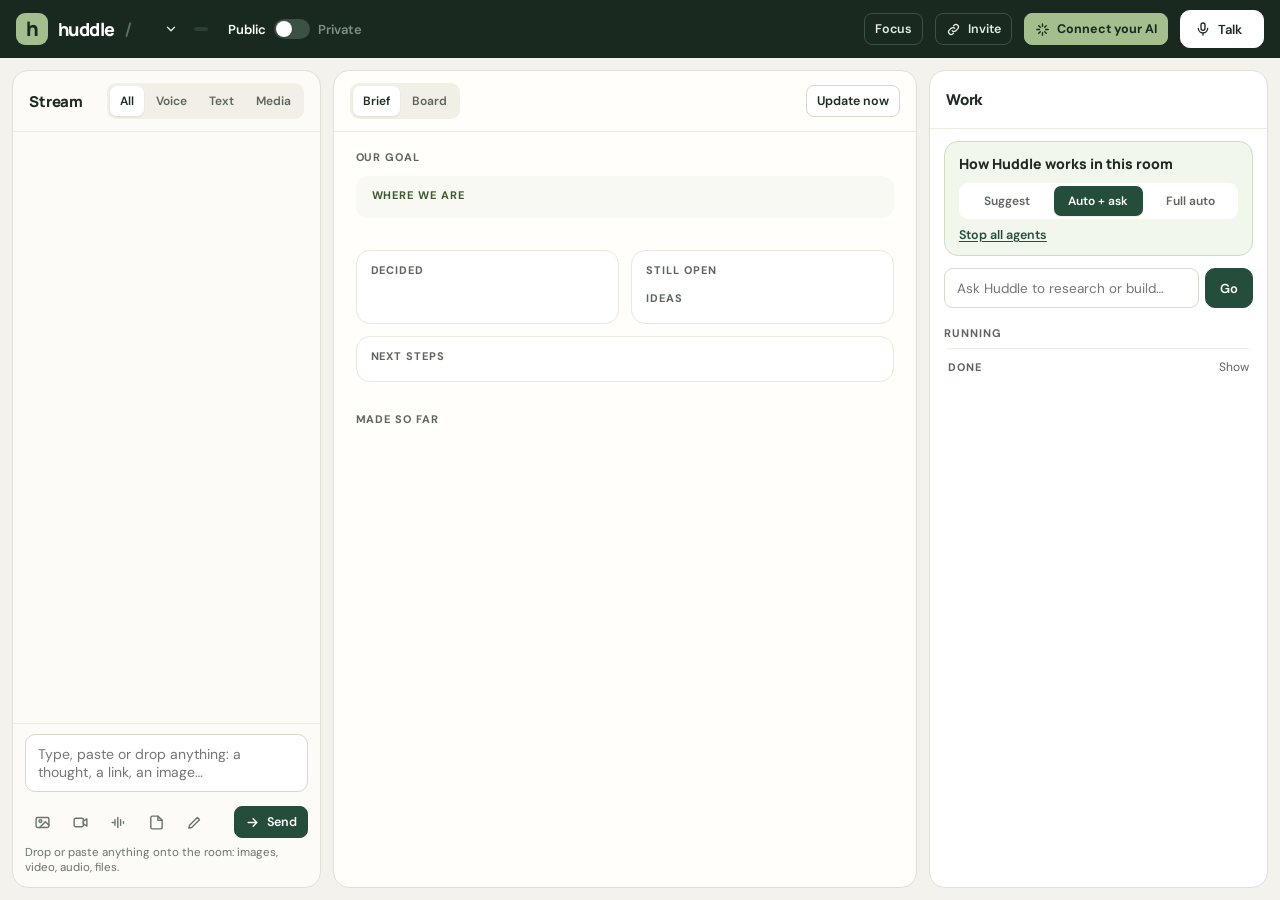
==== commit 1d3216a7: "Copy-and-go Connect panel; members' AIs first only when one is active - Connect your AI is one Copy " ====
--- a/web/index.html
+++ b/web/index.html
@@ -196,13 +196,6 @@
               <button data-mode="full">Full auto</button>
             </div>
             <p id="modeDesc"></p>
-            <h3 style="margin-top:12px">Who does the work?</h3>
-            <div class="seg" role="group" aria-label="Who does the work" id="workBySeg">
-              <button data-workby="huddle" class="on">Huddle</button>
-              <button data-workby="members_first">Our AIs first</button>
-              <button data-workby="members_only">Only our AIs</button>
-            </div>
-            <p id="workByDesc"></p>
             <div class="crow" style="margin-top:6px"><button class="link" id="stopAll">Stop all agents</button><span class="grow"></span><button class="link monly" id="connectBtn2">Connect your AI</button></div>
           </div>
           <div class="askrow">
@@ -352,18 +345,14 @@
 <div class="ov" id="connect" hidden>
   <div class="sheet wide">
     <div class="sheet-head"><h2>Bring your own AI into the room</h2><button class="btn ghost sm" data-close="connect">Close</button></div>
-    <p class="muted" style="font-size:14px;margin:0">Copy this and paste it into your Claude, ChatGPT or other AI. It joins the room, catches up, and helps with the work on your own plan. Everyone sees what it does.</p>
-    <div class="crow small" style="margin-top:12px;gap:14px;flex-wrap:wrap">
-      <label class="crow"><input type="checkbox" id="mcpTasks" checked> Let it take on the room’s tasks, up to
-        <select id="mcpPerDay" aria-label="Tasks a day"><option>5</option><option selected>10</option><option>20</option></select> a day</label>
-      <label class="crow"><input type="checkbox" id="mcpAnswer"> Let it answer the room’s questions</label>
-    </div>
-    <p class="lab">Paste this into your AI</p>
-    <pre id="aiPrompt"></pre>
-    <div class="crow" style="margin-top:10px"><button class="btn pri" id="copyPrompt">Copy prompt</button></div>
-    <p class="hint" id="mcpNote">The prompt has a personal link made for you when you copy. Anyone with it can act in this room as your AI, so keep it to yourself. You can turn it off below at any time.</p>
+    <p class="muted" style="font-size:14px;margin:0">Paste this prompt into Claude, ChatGPT or any AI. It joins the room, catches up, and takes on the room’s research and builds on your own plan. It works when you ask it to, or on its own if it can run on a schedule (like Claude Code). Everyone sees what it does.</p>
+    <div class="crow connect-go">
+      <button class="btn pri" id="copyPrompt">Copy prompt</button>
+    </div>
+    <p class="muted small" id="mcpNote" style="margin:8px 0 0">Your prompt has a personal link to this room. Keep it to yourself.</p>
+    <details class="connect-prompt"><summary class="muted small">See the prompt</summary><pre id="aiPrompt"></pre></details>
     <div id="mcpMine"></div>
-    <details style="margin-top:16px"><summary class="lab" style="display:inline;cursor:pointer">For developers</summary>
+    <details style="margin-top:12px"><summary class="muted small" style="cursor:pointer">For developers</summary>
       <p class="muted small">The room’s MCP link (public huddles only; your personal link is in the prompt):</p><pre id="mcpUrl"></pre>
       <p class="muted small">Claude Code:</p><pre id="mcpCmd"></pre>
       <p class="muted small">Read the team’s living brief:</p><pre id="curlGet"></pre>
--- a/web/style.css
+++ b/web/style.css
@@ -358,4 +358,9 @@
 /* ---------- Huddle MCP ---------- */
 .mcpcard { border: 1px solid var(--line); border-radius: 10px; padding: 12px 14px; margin-bottom: 14px; background: #FAFAF6; }
 .mcpcard pre { margin: 4px 0; }
+.connect-go { gap: 8px; margin-top: 16px; flex-wrap: wrap; }
+.connect-go .btn { min-height: 44px; padding: 0 18px; font-size: 15px; }
+.connect-prompt { margin-top: 12px; }
+.connect-prompt summary { cursor: pointer; }
+.connect-prompt pre { max-height: 160px; overflow: auto; font-size: 11.5px; margin: 6px 0 0; }
 .pav.ai { font-size: 10px; letter-spacing: .02em; outline: 2px dashed rgba(255,255,255,.55); outline-offset: -3px; }
